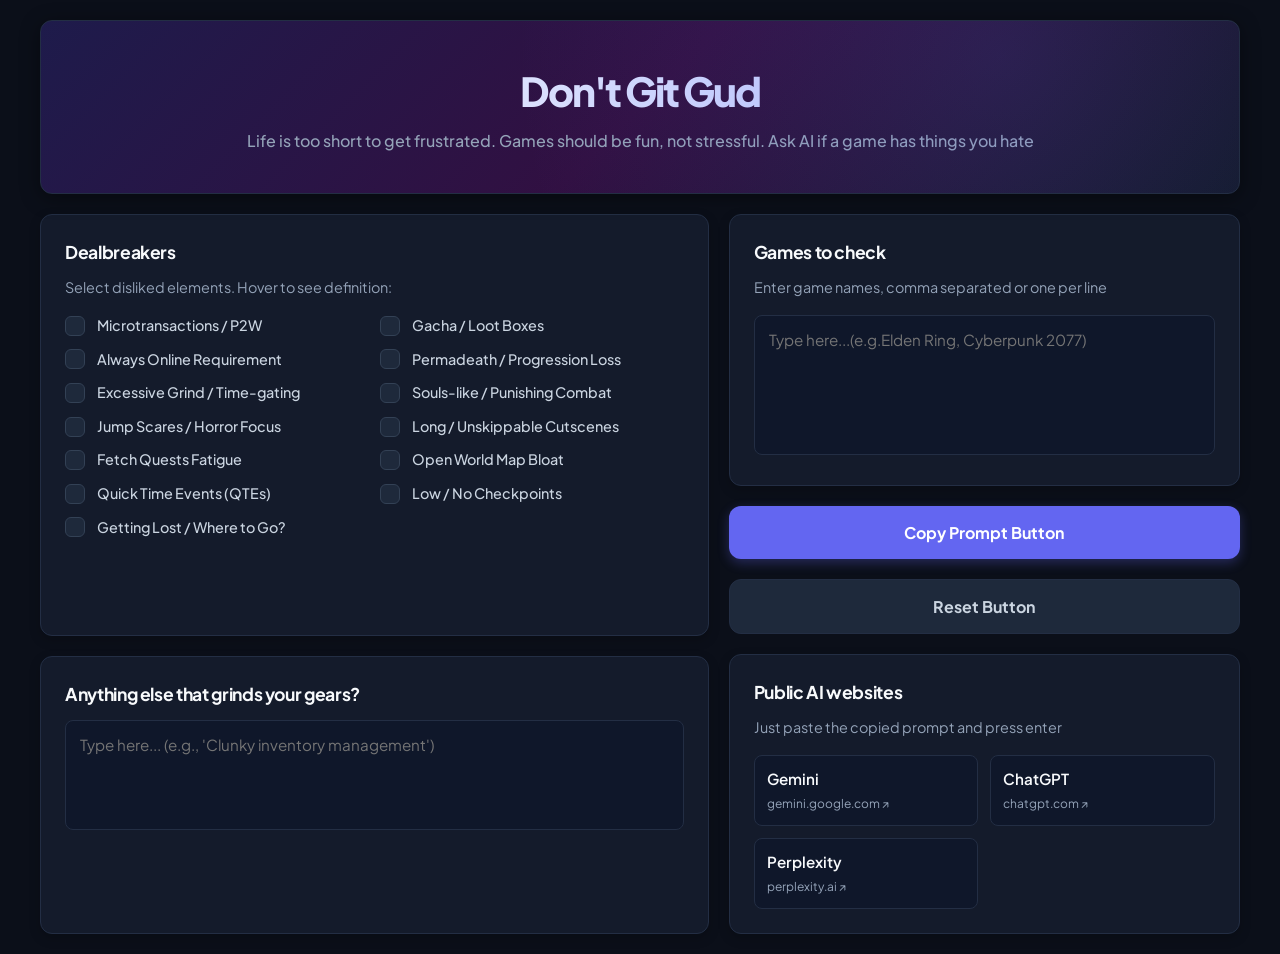
==== index.html @ d1158291 "First fully working MVP" ====
<!DOCTYPE html>
<html lang="en">
<head>
    <meta charset="UTF-8">
    <meta name="viewport" content="width=device-width, initial-scale=1.0">
    <title>Don't Git Gud - Game Dealbreaker Prompt Generator</title>
    <link rel="preconnect" href="https://fonts.googleapis.com">
    <link rel="preconnect" href="https://fonts.gstatic.com" crossorigin>
    <link href="https://fonts.googleapis.com/css2?family=Plus+Jakarta+Sans:wght@400;500;600;700&display=swap" rel="stylesheet">
    <link rel="stylesheet" href="style.css">
</head>
<body>
    <div class="app-container">
        <header class="site-header">
            <div class="header-overlay">
                <h1>Don't Git Gud</h1>
                <p>Life is too short to get frustrated. Games should be fun, not stressful. Ask AI if a game has things you hate</p>
            </div>
        </header>

        <main class="main-layout">
            
            <div class="left-column">
                <section class="card dealbreakers-box">
                    <h2>Dealbreakers</h2>
                    <p class="section-desc">Select disliked elements. Hover to see definition:</p>
                    
                    <div id="checkbox-grid" class="checkbox-grid"></div>
                </section>

                <section class="card additional-box">
                    <h2>Anything else that grinds your gears?</h2>
                    <textarea id="additional-dealbreakers" placeholder="Type here... (e.g., 'Clunky inventory management')"></textarea>
                </section>
            </div>

            <div class="right-column">
                <section class="card games-box">
                    <h2>Games to check</h2>
                    <p class="section-desc">Enter game names, comma separated or one per line</p>
                    <textarea id="game-list" placeholder="Type here...(e.g.Elden Ring, Cyberpunk 2077)"></textarea>
                </section>

                <button id="copy-btn" class="btn btn-primary">Copy Prompt Button</button>

                <button id="reset-btn" class="btn btn-secondary">Reset Button</button>

                <section class="card ai-box">
                    <h2>Public AI websites</h2>
                    <p class="section-desc">Just paste the copied prompt and press enter</p>
                    <div class="ai-links-grid">
                        <a href="https://gemini.google.com" target="_blank" class="ai-link-card">
                            <span class="ai-name">Gemini</span>
                            <span class="ai-url">gemini.google.com ↗</span>
                        </a>
                        <a href="https://chatgpt.com" target="_blank" class="ai-link-card">
                            <span class="ai-name">ChatGPT</span>
                            <span class="ai-url">chatgpt.com ↗</span>
                        </a>
                        <a href="https://www.perplexity.ai" target="_blank" class="ai-link-card">
                            <span class="ai-name">Perplexity</span>
                            <span class="ai-url">perplexity.ai ↗</span>
                        </a>
                    </div>
                </section>
            </div>
        </main>
    </div>
    
    <div id="toast" class="toast">Prompt copied to clipboard successfully!</div>

    <script src="script.js"></script>
</body>
</html>
---- style.css ----
/* CSS Reset & Variables */
* {
    box-sizing: border-box;
    margin: 0;
    padding: 0;
}

:root {
    --bg-color: #0b0f19;
    --card-bg: #141b2b;
    --border-color: #232e44;
    --text-main: #f8fafc;
    --text-muted: #94a3b8;
    --accent: #6366f1;
    --accent-hover: #4f46e5;
    --danger: #ef4444;
    --danger-hover: #dc2626;
    --success: #10b981;
    --card-padding: 24px;
    --border-radius: 12px;
}

body {
    font-family: 'Plus Jakarta Sans', system-ui, -apple-system, sans-serif;
    background-color: var(--bg-color);
    color: var(--text-main);
    line-height: 1.5;
    padding: 20px;
    min-height: 100vh;
}

.app-container {
    max-width: 1200px;
    margin: 0 auto;
    display: flex;
    flex-direction: column;
    gap: 20px;
}

/* Banner / Header Component */
.site-header {
    background: linear-gradient(135deg, #1e1b4b 0%, #311042 50%, #111827 100%);
    border: 1px solid var(--border-color);
    border-radius: var(--border-radius);
    padding: 40px 30px;
    text-align: center;
    position: relative;
    overflow: hidden;
    box-shadow: 0 4px 20px rgba(0, 0, 0, 0.4);
}

.site-header::before {
    content: '';
    position: absolute;
    top: 0;
    left: 0;
    width: 100%;
    height: 100%;
    background: radial-gradient(circle at 80% 20%, rgba(99, 102, 241, 0.15) 0%, transparent 50%);
    pointer-events: none;
}

.site-header h1 {
    font-size: 2.5rem;
    font-weight: 800;
    letter-spacing: -0.05em;
    background: linear-gradient(to right, #ffffff, #a5b4fc);
    -webkit-background-clip: text;
    -webkit-text-fill-color: transparent;
    margin-bottom: 8px;
}

.site-header p {
    color: var(--text-muted);
    font-size: 1rem;
    font-weight: 500;
}

/* Main Structure & Grid Matching the Layout PNG */
.main-layout {
    display: grid;
    grid-template-columns: 1.7fr 1.3fr;
    gap: 20px;
}

.left-column {
    display: grid;
    grid-template-rows: auto auto;
    gap: 20px;
}

.right-column {
    display: grid;
    grid-template-rows: auto auto auto 1fr;
    gap: 20px;
}

/* Generic Card Styles */
.card {
    background-color: var(--card-bg);
    border: 1px solid var(--border-color);
    border-radius: var(--border-radius);
    padding: var(--card-padding);
    box-shadow: 0 4px 12px rgba(0, 0, 0, 0.2);
}

.card h2 {
    font-size: 1.1rem;
    font-weight: 700;
    color: var(--text-main);
    margin-bottom: 12px;
    letter-spacing: -0.02em;
}

.section-desc {
    font-size: 0.9rem;
    color: var(--text-muted);
    margin-bottom: 16px;
}

/* Checkboxes Box Design */
.checkbox-grid {
    display: grid;
    grid-template-columns: 1fr 1fr;
    gap: 12px;
}

.checkbox-container {
    display: flex;
    align-items: center;
    position: relative;
    padding-left: 32px;
    cursor: pointer;
    font-size: 0.9rem;
    font-weight: 500;
    color: #cbd5e1;
    user-select: none;
    transition: color 0.2s ease;
}

.checkbox-container:hover {
    color: var(--text-main);
}

.checkbox-container input {
    position: absolute;
    opacity: 0;
    cursor: pointer;
    height: 0;
    width: 0;
}

.custom-checkbox {
    position: absolute;
    top: 50%;
    left: 0;
    transform: translateY(-50%);
    height: 20px;
    width: 20px;
    background-color: #1e293b;
    border: 1px solid #334155;
    border-radius: 6px;
    transition: all 0.2s ease;
}

.checkbox-container:hover input ~ .custom-checkbox {
    border-color: var(--accent);
    background-color: #1e1b4b;
}

.checkbox-container input:checked ~ .custom-checkbox {
    background-color: var(--accent);
    border-color: var(--accent);
}

.custom-checkbox::after {
    content: "";
    position: absolute;
    display: none;
}

.checkbox-container input:checked ~ .custom-checkbox::after {
    display: block;
}

.checkbox-container .custom-checkbox::after {
    left: 6.5px;
    top: 3px;
    width: 5px;
    height: 10px;
    border: solid white;
    border-width: 0 2.5px 2.5px 0;
    transform: rotate(45deg);
}

/* CSS Tooltip Engine Rules */
.checkbox-container[data-tooltip] {
    position: relative;
}

.checkbox-container[data-tooltip]::after {
    content: attr(data-tooltip);
    position: absolute;
    bottom: 125%;
    left: 50%;
    transform: translateX(-50%) translateY(4px);
    width: 240px;
    background-color: #0f172a;
    color: var(--text-main);
    font-size: 0.8rem;
    font-weight: 400;
    padding: 10px 14px;
    border-radius: 8px;
    border: 1px solid var(--border-color);
    box-shadow: 0 10px 20px rgba(0,0,0,0.5);
    opacity: 0;
    pointer-events: none;
    z-index: 100;
    transition: opacity 0.2s ease, transform 0.2s ease;
    white-space: normal;
    line-height: 1.4;
}

/* Hover State to Trigger Tooltip Display */
.checkbox-container[data-tooltip]:hover::after {
    opacity: 1;
    transform: translateX(-50%) translateY(0);
}

/* Textareas styling */
textarea {
    width: 100%;
    background-color: #0f172a;
    border: 1px solid var(--border-color);
    border-radius: 8px;
    color: var(--text-main);
    padding: 14px;
    font-family: inherit;
    font-size: 0.95rem;
    resize: none;
    outline: none;
    transition: border-color 0.2s, box-shadow 0.2s;
}

textarea:focus {
    border-color: var(--accent);
    box-shadow: 0 0 0 3px rgba(99, 102, 241, 0.15);
}

#additional-dealbreakers {
    height: 110px;
}

#game-list {
    height: 140px;
}

/* Dynamic Button Layout */
.btn {
    width: 100%;
    padding: 16px;
    border-radius: var(--border-radius);
    font-family: inherit;
    font-size: 1rem;
    font-weight: 700;
    cursor: pointer;
    transition: background-color 0.2s, transform 0.1s, box-shadow 0.2s;
    border: none;
    outline: none;
}

.btn-primary {
    background-color: var(--accent);
    color: white;
    box-shadow: 0 4px 12px rgba(99, 102, 241, 0.3);
}

.btn-primary:hover {
    background-color: var(--accent-hover);
}

.btn-primary:active {
    transform: translateY(1px);
}

.btn-secondary {
    background-color: #1e293b;
    color: #cbd5e1;
    border: 1px solid var(--border-color);
}

.btn-secondary:hover {
    background-color: #334155;
    color: white;
}

.btn-secondary:active {
    transform: translateY(1px);
}

/* AI Links Platform Configuration */
.ai-links-grid {
    display: grid;
    grid-template-columns: 1fr 1fr;
    gap: 12px;
    margin-top: 5px;
}

.ai-link-card {
    background-color: #0f172a;
    border: 1px solid var(--border-color);
    border-radius: 8px;
    padding: 12px;
    text-decoration: none;
    display: flex;
    flex-direction: column;
    gap: 4px;
    transition: all 0.2s ease;
}

.ai-link-card:hover {
    border-color: var(--accent);
    background-color: #1e1b4b;
    transform: translateY(-2px);
}

.ai-name {
    font-weight: 600;
    font-size: 0.95rem;
    color: var(--text-main);
}

.ai-url {
    font-size: 0.75rem;
    color: var(--text-muted);
}

/* Feedback Mechanism: Toast Notification */
.toast {
    position: fixed;
    bottom: 30px;
    left: 50%;
    transform: translateX(-50%) translateY(100px);
    background-color: var(--success);
    color: white;
    padding: 12px 24px;
    border-radius: 30px;
    font-weight: 600;
    font-size: 0.95rem;
    box-shadow: 0 4px 15px rgba(16, 185, 129, 0.3);
    opacity: 0;
    transition: transform 0.3s cubic-bezier(0.175, 0.885, 0.32, 1.275), opacity 0.3s ease;
    z-index: 1000;
}

.toast.show {
    transform: translateX(-50%) translateY(0);
    opacity: 1;
}

/* Seamless Responsiveness Breakpoint */
@media (max-width: 850px) {
    .main-layout {
        grid-template-columns: 1fr;
    }
    .checkbox-grid {
        grid-template-columns: 1fr;
    }
}
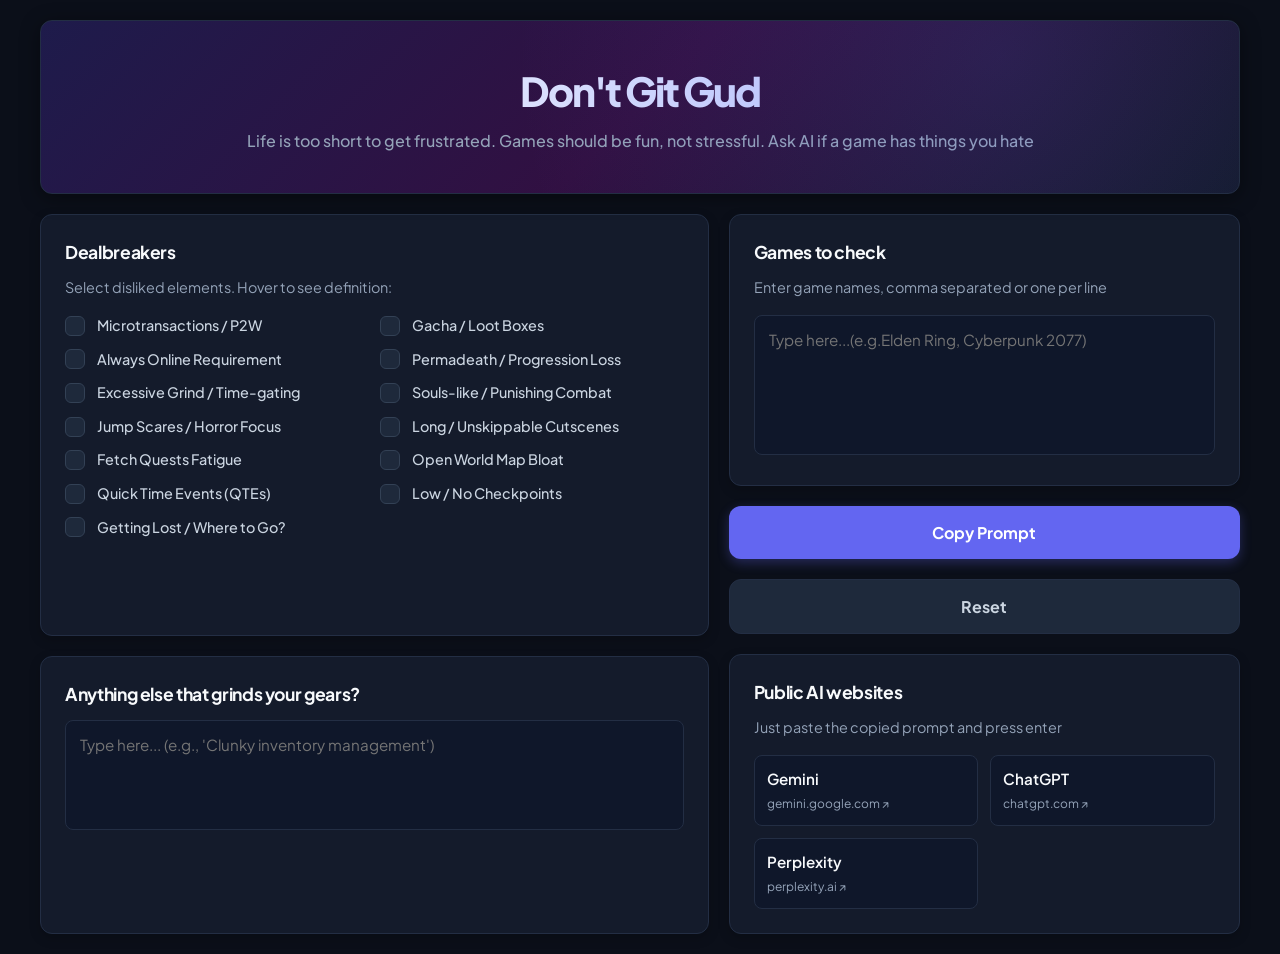
==== commit aa6cf8aa: "Remove un-necessary text" ====
--- a/index.html
+++ b/index.html
@@ -41,9 +41,9 @@
                     <textarea id="game-list" placeholder="Type here...(e.g.Elden Ring, Cyberpunk 2077)"></textarea>
                 </section>
 
-                <button id="copy-btn" class="btn btn-primary">Copy Prompt Button</button>
+                <button id="copy-btn" class="btn btn-primary">Copy Prompt</button>
 
-                <button id="reset-btn" class="btn btn-secondary">Reset Button</button>
+                <button id="reset-btn" class="btn btn-secondary">Reset</button>
 
                 <section class="card ai-box">
                     <h2>Public AI websites</h2>
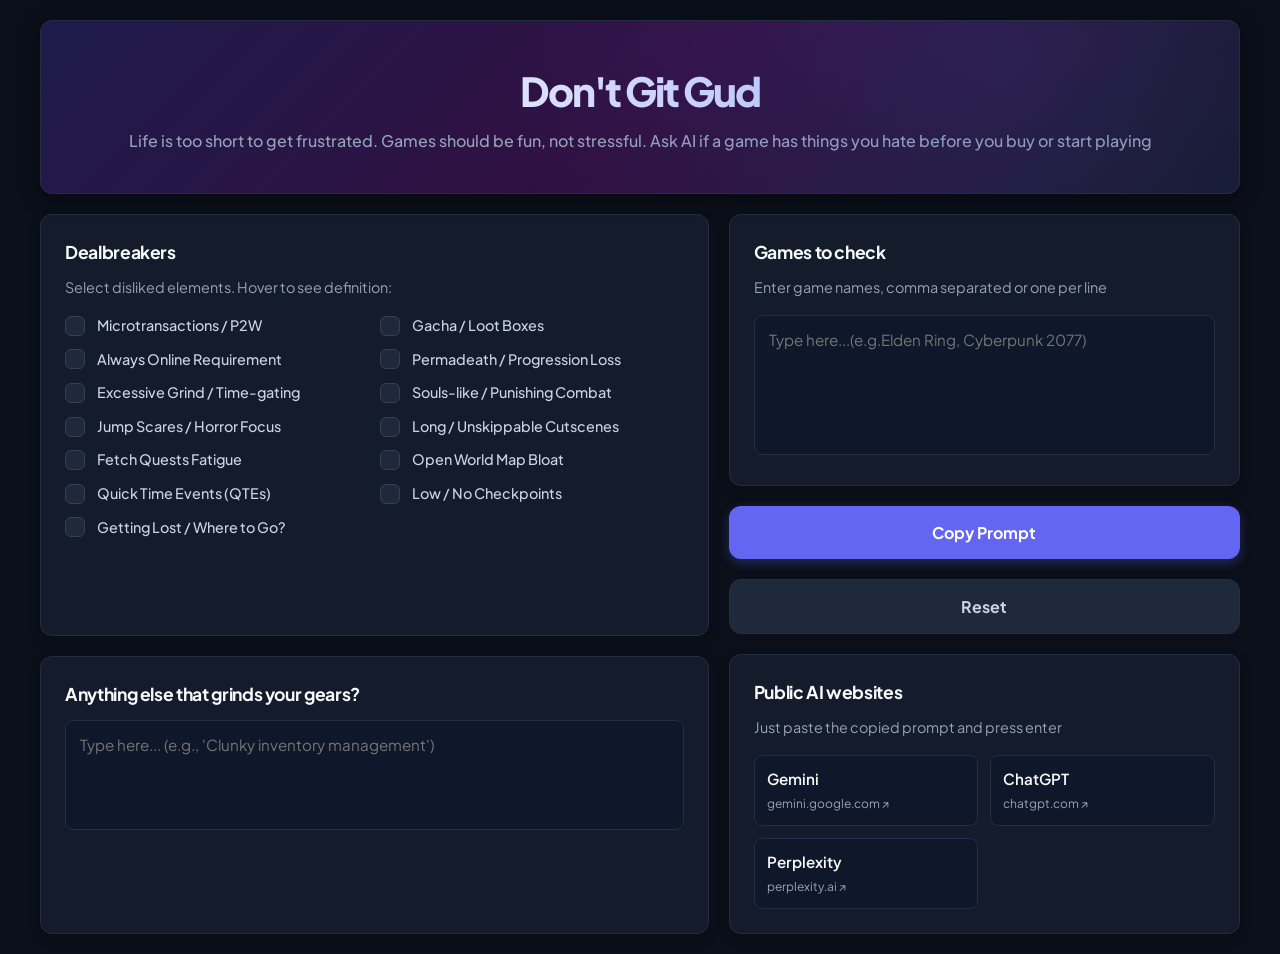
==== commit 1284be58: "Add helpful description" ====
--- a/index.html
+++ b/index.html
@@ -14,7 +14,7 @@
         <header class="site-header">
             <div class="header-overlay">
                 <h1>Don't Git Gud</h1>
-                <p>Life is too short to get frustrated. Games should be fun, not stressful. Ask AI if a game has things you hate</p>
+                <p>Life is too short to get frustrated. Games should be fun, not stressful. Ask AI if a game has things you hate before you buy or start playing</p>
             </div>
         </header>
 
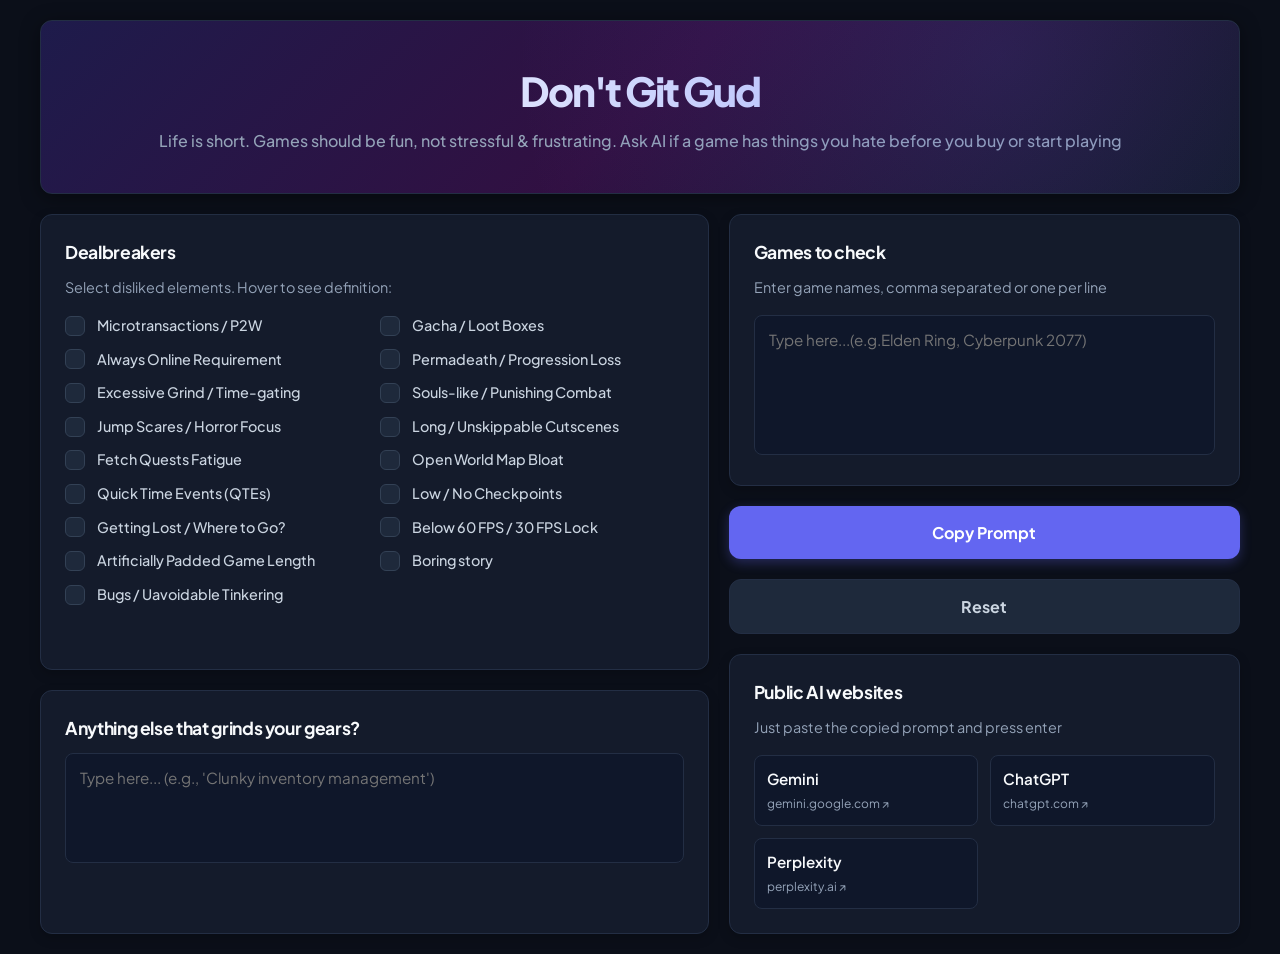
==== commit 2737921b: "Introduce script fingerpriting for cache refresh, add more dealbreakers" ====
--- a/index.html
+++ b/index.html
@@ -3,18 +3,19 @@
 <head>
     <meta charset="UTF-8">
     <meta name="viewport" content="width=device-width, initial-scale=1.0">
-    <title>Don't Git Gud - Game Dealbreaker Prompt Generator</title>
+    <title>Don't Git Gud - Check games for Dealbreakers</title>
     <link rel="preconnect" href="https://fonts.googleapis.com">
     <link rel="preconnect" href="https://fonts.gstatic.com" crossorigin>
     <link href="https://fonts.googleapis.com/css2?family=Plus+Jakarta+Sans:wght@400;500;600;700&display=swap" rel="stylesheet">
-    <link rel="stylesheet" href="style.css">
+    <link rel="stylesheet" href="style-fBkk1FWAfm.css">
+    <link rel="icon" type="image/x-icon" href="./favicon.png">
 </head>
 <body>
     <div class="app-container">
         <header class="site-header">
             <div class="header-overlay">
                 <h1>Don't Git Gud</h1>
-                <p>Life is too short to get frustrated. Games should be fun, not stressful. Ask AI if a game has things you hate before you buy or start playing</p>
+                <p>Life is short. Games should be fun, not stressful & frustrating. Ask AI if a game has things you hate before you buy or start playing</p>
             </div>
         </header>
 
@@ -69,6 +70,6 @@
     
     <div id="toast" class="toast">Prompt copied to clipboard successfully!</div>
 
-    <script src="script.js"></script>
+    <script src="script-fBkk1FWAfm.js"></script>
 </body>
 </html>
--- a/style-fBkk1FWAfm.css
+++ b/style-fBkk1FWAfm.css
@@ -0,0 +1,369 @@
+/* CSS Reset & Variables */
+* {
+    box-sizing: border-box;
+    margin: 0;
+    padding: 0;
+}
+
+:root {
+    --bg-color: #0b0f19;
+    --card-bg: #141b2b;
+    --border-color: #232e44;
+    --text-main: #f8fafc;
+    --text-muted: #94a3b8;
+    --accent: #6366f1;
+    --accent-hover: #4f46e5;
+    --danger: #ef4444;
+    --danger-hover: #dc2626;
+    --success: #10b981;
+    --card-padding: 24px;
+    --border-radius: 12px;
+}
+
+body {
+    font-family: 'Plus Jakarta Sans', system-ui, -apple-system, sans-serif;
+    background-color: var(--bg-color);
+    color: var(--text-main);
+    line-height: 1.5;
+    padding: 20px;
+    min-height: 100vh;
+}
+
+.app-container {
+    max-width: 1200px;
+    margin: 0 auto;
+    display: flex;
+    flex-direction: column;
+    gap: 20px;
+}
+
+/* Banner / Header Component */
+.site-header {
+    background: linear-gradient(135deg, #1e1b4b 0%, #311042 50%, #111827 100%);
+    border: 1px solid var(--border-color);
+    border-radius: var(--border-radius);
+    padding: 40px 30px;
+    text-align: center;
+    position: relative;
+    overflow: hidden;
+    box-shadow: 0 4px 20px rgba(0, 0, 0, 0.4);
+}
+
+.site-header::before {
+    content: '';
+    position: absolute;
+    top: 0;
+    left: 0;
+    width: 100%;
+    height: 100%;
+    background: radial-gradient(circle at 80% 20%, rgba(99, 102, 241, 0.15) 0%, transparent 50%);
+    pointer-events: none;
+}
+
+.site-header h1 {
+    font-size: 2.5rem;
+    font-weight: 800;
+    letter-spacing: -0.05em;
+    background: linear-gradient(to right, #ffffff, #a5b4fc);
+    -webkit-background-clip: text;
+    -webkit-text-fill-color: transparent;
+    margin-bottom: 8px;
+}
+
+.site-header p {
+    color: var(--text-muted);
+    font-size: 1rem;
+    font-weight: 500;
+}
+
+/* Main Structure & Grid Matching the Layout PNG */
+.main-layout {
+    display: grid;
+    grid-template-columns: 1.7fr 1.3fr;
+    gap: 20px;
+}
+
+.left-column {
+    display: grid;
+    grid-template-rows: auto auto;
+    gap: 20px;
+}
+
+.right-column {
+    display: grid;
+    grid-template-rows: auto auto auto 1fr;
+    gap: 20px;
+}
+
+/* Generic Card Styles */
+.card {
+    background-color: var(--card-bg);
+    border: 1px solid var(--border-color);
+    border-radius: var(--border-radius);
+    padding: var(--card-padding);
+    box-shadow: 0 4px 12px rgba(0, 0, 0, 0.2);
+}
+
+.card h2 {
+    font-size: 1.1rem;
+    font-weight: 700;
+    color: var(--text-main);
+    margin-bottom: 12px;
+    letter-spacing: -0.02em;
+}
+
+.section-desc {
+    font-size: 0.9rem;
+    color: var(--text-muted);
+    margin-bottom: 16px;
+}
+
+/* Checkboxes Box Design */
+.checkbox-grid {
+    display: grid;
+    grid-template-columns: 1fr 1fr;
+    gap: 12px;
+}
+
+.checkbox-container {
+    display: flex;
+    align-items: center;
+    position: relative;
+    padding-left: 32px;
+    cursor: pointer;
+    font-size: 0.9rem;
+    font-weight: 500;
+    color: #cbd5e1;
+    user-select: none;
+    transition: color 0.2s ease;
+}
+
+.checkbox-container:hover {
+    color: var(--text-main);
+}
+
+.checkbox-container input {
+    position: absolute;
+    opacity: 0;
+    cursor: pointer;
+    height: 0;
+    width: 0;
+}
+
+.custom-checkbox {
+    position: absolute;
+    top: 50%;
+    left: 0;
+    transform: translateY(-50%);
+    height: 20px;
+    width: 20px;
+    background-color: #1e293b;
+    border: 1px solid #334155;
+    border-radius: 6px;
+    transition: all 0.2s ease;
+}
+
+.checkbox-container:hover input ~ .custom-checkbox {
+    border-color: var(--accent);
+    background-color: #1e1b4b;
+}
+
+.checkbox-container input:checked ~ .custom-checkbox {
+    background-color: var(--accent);
+    border-color: var(--accent);
+}
+
+.custom-checkbox::after {
+    content: "";
+    position: absolute;
+    display: none;
+}
+
+.checkbox-container input:checked ~ .custom-checkbox::after {
+    display: block;
+}
+
+.checkbox-container .custom-checkbox::after {
+    left: 6.5px;
+    top: 3px;
+    width: 5px;
+    height: 10px;
+    border: solid white;
+    border-width: 0 2.5px 2.5px 0;
+    transform: rotate(45deg);
+}
+
+/* CSS Tooltip Engine Rules */
+.checkbox-container[data-tooltip] {
+    position: relative;
+}
+
+.checkbox-container[data-tooltip]::after {
+    content: attr(data-tooltip);
+    position: absolute;
+    bottom: 125%;
+    left: 50%;
+    transform: translateX(-50%) translateY(4px);
+    width: 240px;
+    background-color: #0f172a;
+    color: var(--text-main);
+    font-size: 0.8rem;
+    font-weight: 400;
+    padding: 10px 14px;
+    border-radius: 8px;
+    border: 1px solid var(--border-color);
+    box-shadow: 0 10px 20px rgba(0,0,0,0.5);
+    opacity: 0;
+    pointer-events: none;
+    z-index: 100;
+    transition: opacity 0.2s ease, transform 0.2s ease;
+    white-space: normal;
+    line-height: 1.4;
+}
+
+/* Hover State to Trigger Tooltip Display */
+.checkbox-container[data-tooltip]:hover::after {
+    opacity: 1;
+    transform: translateX(-50%) translateY(0);
+}
+
+/* Textareas styling */
+textarea {
+    width: 100%;
+    background-color: #0f172a;
+    border: 1px solid var(--border-color);
+    border-radius: 8px;
+    color: var(--text-main);
+    padding: 14px;
+    font-family: inherit;
+    font-size: 0.95rem;
+    resize: none;
+    outline: none;
+    transition: border-color 0.2s, box-shadow 0.2s;
+}
+
+textarea:focus {
+    border-color: var(--accent);
+    box-shadow: 0 0 0 3px rgba(99, 102, 241, 0.15);
+}
+
+#additional-dealbreakers {
+    height: 110px;
+}
+
+#game-list {
+    height: 140px;
+}
+
+/* Dynamic Button Layout */
+.btn {
+    width: 100%;
+    padding: 16px;
+    border-radius: var(--border-radius);
+    font-family: inherit;
+    font-size: 1rem;
+    font-weight: 700;
+    cursor: pointer;
+    transition: background-color 0.2s, transform 0.1s, box-shadow 0.2s;
+    border: none;
+    outline: none;
+}
+
+.btn-primary {
+    background-color: var(--accent);
+    color: white;
+    box-shadow: 0 4px 12px rgba(99, 102, 241, 0.3);
+}
+
+.btn-primary:hover {
+    background-color: var(--accent-hover);
+}
+
+.btn-primary:active {
+    transform: translateY(1px);
+}
+
+.btn-secondary {
+    background-color: #1e293b;
+    color: #cbd5e1;
+    border: 1px solid var(--border-color);
+}
+
+.btn-secondary:hover {
+    background-color: #334155;
+    color: white;
+}
+
+.btn-secondary:active {
+    transform: translateY(1px);
+}
+
+/* AI Links Platform Configuration */
+.ai-links-grid {
+    display: grid;
+    grid-template-columns: 1fr 1fr;
+    gap: 12px;
+    margin-top: 5px;
+}
+
+.ai-link-card {
+    background-color: #0f172a;
+    border: 1px solid var(--border-color);
+    border-radius: 8px;
+    padding: 12px;
+    text-decoration: none;
+    display: flex;
+    flex-direction: column;
+    gap: 4px;
+    transition: all 0.2s ease;
+}
+
+.ai-link-card:hover {
+    border-color: var(--accent);
+    background-color: #1e1b4b;
+    transform: translateY(-2px);
+}
+
+.ai-name {
+    font-weight: 600;
+    font-size: 0.95rem;
+    color: var(--text-main);
+}
+
+.ai-url {
+    font-size: 0.75rem;
+    color: var(--text-muted);
+}
+
+/* Feedback Mechanism: Toast Notification */
+.toast {
+    position: fixed;
+    bottom: 30px;
+    left: 50%;
+    transform: translateX(-50%) translateY(100px);
+    background-color: var(--success);
+    color: white;
+    padding: 12px 24px;
+    border-radius: 30px;
+    font-weight: 600;
+    font-size: 0.95rem;
+    box-shadow: 0 4px 15px rgba(16, 185, 129, 0.3);
+    opacity: 0;
+    transition: transform 0.3s cubic-bezier(0.175, 0.885, 0.32, 1.275), opacity 0.3s ease;
+    z-index: 1000;
+}
+
+.toast.show {
+    transform: translateX(-50%) translateY(0);
+    opacity: 1;
+}
+
+/* Seamless Responsiveness Breakpoint */
+@media (max-width: 850px) {
+    .main-layout {
+        grid-template-columns: 1fr;
+    }
+    .checkbox-grid {
+        grid-template-columns: 1fr;
+    }
+}
